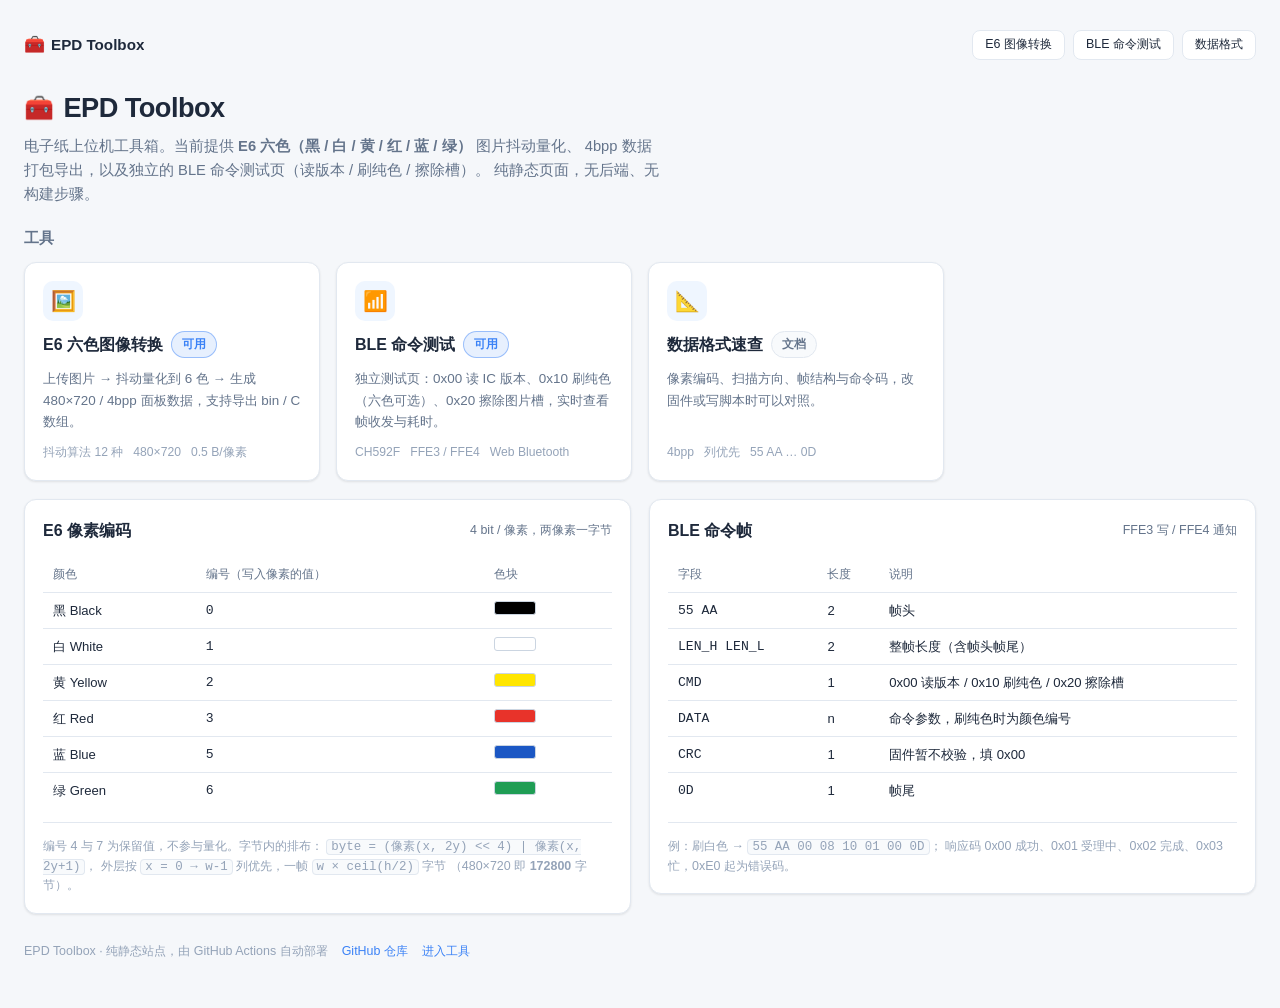
==== index.html @ ec5a0ba1 "feat(home): 首页工具卡指向新的 BLE 命令测试页 - 原「BLE 设备控制」卡片指向 e6-image.html#device 锚点，拆页后该锚点已不存在，   改为直接链接 ble-c" ====
<!DOCTYPE html>
<html lang="zh-CN">
<head>
<meta charset="UTF-8">
<meta name="viewport" content="width=device-width, initial-scale=1.0">
<title>EPD Toolbox · 电子纸调试工具箱</title>
<meta name="description" content="E6 六色电子纸调试工具箱：图片抖动量化、4bpp 数据打包、BLE 设备控制。纯静态页面，可直接部署到 GitHub Pages。">
<meta name="theme-color" content="#f5f7fa" media="(prefers-color-scheme: light)">
<meta name="theme-color" content="#0b1220" media="(prefers-color-scheme: dark)">
<link rel="stylesheet" href="assets/css/app.css">
</head>
<body>
<div class="container">

  <!-- 吸顶工具条：左侧品牌，右侧外链 -->
  <div class="topbar" id="topbar">
    <div class="topbar-left">
      <span class="topbar-title" style="opacity:1;transform:none;max-width:320px;">
        <span class="icon">🧰</span> EPD Toolbox
      </span>
    </div>
    <div class="topbar-right">
      <a class="btn btn-sm" href="e6-image.html">E6 图像转换</a>
      <a class="btn btn-sm" href="ble-console.html">BLE 命令测试</a>
      <a class="btn btn-sm" href="#format">数据格式</a>
    </div>
  </div>

  <header class="page-head">
    <h1><span class="icon">🧰</span> EPD Toolbox</h1>
    <p>
      电子纸上位机工具箱。当前提供 <b>E6 六色（黑 / 白 / 黄 / 红 / 蓝 / 绿）</b> 图片抖动量化、
      4bpp 数据打包导出，以及独立的 BLE 命令测试页（读版本 / 刷纯色 / 擦除槽）。
      纯静态页面，无后端、无构建步骤。
    </p>
  </header>

  <!-- ======================= 链接区：工具入口 ======================= -->
  <h2 id="tools" style="font-size:.95rem;font-weight:600;color:var(--text-muted);margin:4px 0 12px;">工具</h2>
  <div class="grid-3">

    <a class="tool-card" href="e6-image.html">
      <div class="tool-icon">🖼️</div>
      <h3>E6 六色图像转换 <span class="badge ready">可用</span></h3>
      <p>上传图片 → 抖动量化到 6 色 → 生成 480×720 / 4bpp 面板数据，支持导出 bin / C 数组。</p>
      <div class="tool-meta"><span>抖动算法 12 种</span><span>480×720</span><span>0.5 B/像素</span></div>
    </a>

    <a class="tool-card" href="ble-console.html">
      <div class="tool-icon">📶</div>
      <h3>BLE 命令测试 <span class="badge ready">可用</span></h3>
      <p>独立测试页：0x00 读 IC 版本、0x10 刷纯色（六色可选）、0x20 擦除图片槽，实时查看帧收发与耗时。</p>
      <div class="tool-meta"><span>CH592F</span><span>FFE3 / FFE4</span><span>Web Bluetooth</span></div>
    </a>

    <a class="tool-card" href="#format">
      <div class="tool-icon">📐</div>
      <h3>数据格式速查 <span class="badge off">文档</span></h3>
      <p>像素编码、扫描方向、帧结构与命令码，改固件或写脚本时可以对照。</p>
      <div class="tool-meta"><span>4bpp</span><span>列优先</span><span>55 AA … 0D</span></div>
    </a>

  </div>

  <!-- ======================= 格式速查 ======================= -->
  <div class="grid-2" style="margin-top:18px;">
    <section class="card" id="format">
      <div class="card-title"><span>E6 像素编码</span><span class="sub">4 bit / 像素，两像素一字节</span></div>
      <div class="table-wrap">
        <table class="spec">
          <thead><tr><th>颜色</th><th>编号（写入像素的值）</th><th>色块</th></tr></thead>
          <tbody>
            <tr><td>黑 Black</td><td class="mono">0</td><td><span style="display:inline-block;width:42px;height:14px;border-radius:3px;border:1px solid #cbd5e1;background:#000"></span></td></tr>
            <tr><td>白 White</td><td class="mono">1</td><td><span style="display:inline-block;width:42px;height:14px;border-radius:3px;border:1px solid #cbd5e1;background:#fff"></span></td></tr>
            <tr><td>黄 Yellow</td><td class="mono">2</td><td><span style="display:inline-block;width:42px;height:14px;border-radius:3px;border:1px solid #cbd5e1;background:#ffe600"></span></td></tr>
            <tr><td>红 Red</td><td class="mono">3</td><td><span style="display:inline-block;width:42px;height:14px;border-radius:3px;border:1px solid #cbd5e1;background:#e8332a"></span></td></tr>
            <tr><td>蓝 Blue</td><td class="mono">5</td><td><span style="display:inline-block;width:42px;height:14px;border-radius:3px;border:1px solid #cbd5e1;background:#1b57c4"></span></td></tr>
            <tr><td>绿 Green</td><td class="mono">6</td><td><span style="display:inline-block;width:42px;height:14px;border-radius:3px;border:1px solid #cbd5e1;background:#1f9d55"></span></td></tr>
          </tbody>
        </table>
      </div>
      <div class="divider"></div>
      <div class="hint">
        编号 4 与 7 为保留值，不参与量化。字节内的排布：
        <code>byte = (像素(x, 2y) &lt;&lt; 4) | 像素(x, 2y+1)</code>，
        外层按 <code>x = 0 → w-1</code> 列优先，一帧 <code>w × ceil(h/2)</code> 字节
        （480×720 即 <b>172800</b> 字节）。
      </div>
    </section>

    <section class="card">
      <div class="card-title"><span>BLE 命令帧</span><span class="sub">FFE3 写 / FFE4 通知</span></div>
      <div class="table-wrap">
        <table class="spec">
          <thead><tr><th>字段</th><th>长度</th><th>说明</th></tr></thead>
          <tbody>
            <tr><td class="mono">55 AA</td><td>2</td><td>帧头</td></tr>
            <tr><td class="mono">LEN_H LEN_L</td><td>2</td><td>整帧长度（含帧头帧尾）</td></tr>
            <tr><td class="mono">CMD</td><td>1</td><td>0x00 读版本 / 0x10 刷纯色 / 0x20 擦除槽</td></tr>
            <tr><td class="mono">DATA</td><td>n</td><td>命令参数，刷纯色时为颜色编号</td></tr>
            <tr><td class="mono">CRC</td><td>1</td><td>固件暂不校验，填 0x00</td></tr>
            <tr><td class="mono">0D</td><td>1</td><td>帧尾</td></tr>
          </tbody>
        </table>
      </div>
      <div class="divider"></div>
      <div class="hint">
        例：刷白色 → <code class="mono">55 AA 00 08 10 01 00 0D</code>；
        响应码 0x00 成功、0x01 受理中、0x02 完成、0x03 忙，0xE0 起为错误码。
      </div>
    </section>
  </div>

  <footer class="page-foot">
    <span>EPD Toolbox · 纯静态站点，由 GitHub Actions 自动部署</span>
    <a href="https://github.com/" target="_blank" rel="noopener">GitHub 仓库</a>
    <a href="e6-image.html">进入工具</a>
  </footer>
</div>

<script>
  // 吸顶条滚动后收起标题 + 毛玻璃
  (function () {
    const bar = document.getElementById('topbar');
    const onScroll = () => bar.classList.toggle('scrolled', window.scrollY > 8);
    window.addEventListener('scroll', onScroll, { passive: true });
    onScroll();
  })();
</script>
</body>
</html>
---- assets/css/app.css ----
/* ==========================================================================
   EPD Toolbox — 统一设计系统
   风格参考：JNC_tools.html / JNA_Plus_Tool.html
   要点：吸顶毛玻璃工具条、卡片分区、轻量描边按钮、跟随系统暗色
   ========================================================================== */

* { margin: 0; padding: 0; box-sizing: border-box; }

:root {
  --bg: #f5f7fa;
  --surface: #ffffff;
  --surface-2: #f8fafc;
  --border: #e2e8f0;
  --border-strong: #cbd5e1;
  --text: #1e293b;
  --text-muted: #64748b;
  --text-light: #94a3b8;
  --accent: #3b82f6;
  --accent-hover: #2563eb;
  --accent-soft: #eff6ff;
  --danger: #ef4444;
  --success: #10b981;
  --warn: #f59e0b;
  --shadow: 0 1px 3px rgba(0, 0, 0, .06), 0 1px 2px rgba(0, 0, 0, .04);
  --shadow-lg: 0 10px 30px rgba(15, 23, 42, .08);
  --radius: 12px;
  --log-bg: #0f172a;
  --log-text: #cbd5e1;
  --topbar-scrolled-bg: rgba(245, 247, 250, .88);

  /* E6 六色（用于色块/图例） */
  --e6-black: #000000;
  --e6-white: #ffffff;
  --e6-yellow: #ffe600;
  --e6-red: #e8332a;
  --e6-blue: #1b57c4;
  --e6-green: #1f9d55;
}

@media (prefers-color-scheme: dark) {
  :root {
    --bg: #0b1220;
    --surface: #141d2e;
    --surface-2: #1a2436;
    --border: #2a364b;
    --border-strong: #3a4a63;
    --text: #e6edf7;
    --text-muted: #93a4bd;
    --text-light: #6f819c;
    --accent: #60a5fa;
    --accent-hover: #93c5fd;
    --accent-soft: rgba(96, 165, 250, .12);
    --shadow: 0 1px 3px rgba(0, 0, 0, .5);
    --shadow-lg: 0 10px 30px rgba(0, 0, 0, .55);
    --log-bg: #060c16;
    --log-text: #b7c6dc;
    --topbar-scrolled-bg: rgba(20, 29, 46, .88);
  }
}

body {
  font-family: -apple-system, BlinkMacSystemFont, "Segoe UI", Roboto, "Helvetica Neue", Arial,
    "PingFang SC", "Microsoft YaHei", sans-serif;
  background: var(--bg);
  color: var(--text);
  min-height: 100vh;
  padding: 20px 24px 48px;
  line-height: 1.6;
  -webkit-font-smoothing: antialiased;
}

.container { max-width: 1280px; margin: 0 auto; }
a { color: var(--accent); text-decoration: none; }
a:hover { text-decoration: underline; }
code, kbd, pre { font-family: "Cascadia Mono", "JetBrains Mono", Consolas, monospace; }

/* --------------------------------------------------------------------------
   吸顶工具条：默认透明，滚动后毛玻璃 + 收起标题
   -------------------------------------------------------------------------- */
.topbar {
  position: sticky;
  top: 0;
  z-index: 70;
  display: flex;
  align-items: center;
  justify-content: space-between;
  gap: 10px 12px;
  flex-wrap: wrap;
  padding: 10px 0;
  margin: 0 0 16px;
  background: transparent;
  transition: background .3s ease, box-shadow .3s ease, padding .3s ease,
    margin .3s ease, border-radius .3s ease;
}

.topbar.scrolled {
  background: var(--topbar-scrolled-bg);
  -webkit-backdrop-filter: blur(10px);
  backdrop-filter: blur(10px);
  box-shadow: 0 1px 0 rgba(15, 23, 42, .08);
  padding: 8px 14px;
  margin: 0 -14px 16px;
  border-radius: 12px;
}

@media (prefers-color-scheme: dark) {
  .topbar.scrolled { box-shadow: 0 1px 0 rgba(0, 0, 0, .5); }
}

.topbar-left { display: flex; align-items: center; gap: 12px; min-width: 0; flex: 1 1 auto; }

.nav-back {
  display: inline-flex;
  align-items: center;
  gap: 6px;
  color: var(--text-muted);
  font-size: .875rem;
  text-decoration: none;
  transition: color .2s;
  flex: none;
}
.nav-back:hover { color: var(--accent); text-decoration: none; }

.topbar-title {
  display: inline-flex;
  align-items: center;
  gap: 6px;
  font-size: .95rem;
  font-weight: 600;
  color: var(--text);
  white-space: nowrap;
  opacity: 0;
  transform: translateX(-10px);
  max-width: 0;
  overflow: hidden;
  transition: opacity .3s ease, transform .3s ease, max-width .35s ease;
}
.topbar.scrolled .topbar-title { opacity: 1; transform: translateX(0); max-width: 300px; }
.topbar-title .icon { font-size: 1.05rem; }

.topbar-right {
  display: flex;
  align-items: center;
  gap: 8px;
  flex-shrink: 0;
  margin-left: auto;
  flex-wrap: wrap;
  justify-content: flex-end;
}

/* 顶栏连接状态：默认隐藏（下方已有一行完整状态），滚动后标题收起时再出现 */
#bleStatusTop { display: none; }
.topbar.scrolled #bleStatusTop { display: inline-flex; }

@media (max-width: 640px) {
  body { padding: 12px 14px 32px; }
}

/* --------------------------------------------------------------------------
   页头
   -------------------------------------------------------------------------- */
header.page-head { margin: 4px 0 20px; }
header.page-head h1 {
  font-size: 1.7rem;
  font-weight: 700;
  letter-spacing: -.02em;
  display: flex;
  align-items: center;
  gap: 10px;
}
header.page-head h1 .icon { font-size: 1.5rem; }
header.page-head p { color: var(--text-muted); margin-top: 6px; font-size: .92rem; max-width: 78ch; }

/* --------------------------------------------------------------------------
   按钮
   -------------------------------------------------------------------------- */
.btn {
  padding: 7px 16px;
  border-radius: 8px;
  border: 1.5px solid var(--border);
  background: var(--surface);
  color: var(--text);
  font-size: .85rem;
  font-weight: 500;
  font-family: inherit;
  cursor: pointer;
  transition: all .2s;
  display: inline-flex;
  align-items: center;
  justify-content: center;
  gap: 6px;
  white-space: nowrap;
}
.btn:hover { border-color: var(--accent); color: var(--accent); }
.btn:disabled, .btn[aria-disabled="true"] { opacity: .45; cursor: not-allowed; }
.btn:disabled:hover { border-color: var(--border); color: var(--text); }
.btn:focus-visible { outline: 2px solid var(--accent); outline-offset: 2px; }

.btn-primary { background: var(--accent); border-color: var(--accent); color: #fff; }
.btn-primary:hover { background: var(--accent-hover); border-color: var(--accent-hover); color: #fff; }
.btn-danger { background: var(--danger); border-color: var(--danger); color: #fff; }
.btn-danger:hover { background: #dc2626; border-color: #dc2626; color: #fff; }
.btn-warn { background: var(--warn); border-color: var(--warn); color: #fff; }
.btn-warn:hover { background: #d97706; border-color: #d97706; color: #fff; }
.btn-sm { padding: 4px 12px; font-size: .78rem; }
.btn-block { width: 100%; }

/* --------------------------------------------------------------------------
   卡片
   -------------------------------------------------------------------------- */
.card {
  background: var(--surface);
  border: 1px solid var(--border);
  border-radius: var(--radius);
  box-shadow: var(--shadow);
  padding: 18px;
  min-width: 0;
}
.card-title {
  font-size: 1rem;
  font-weight: 600;
  margin-bottom: 14px;
  display: flex;
  align-items: center;
  justify-content: space-between;
  flex-wrap: wrap;
  gap: 10px;
}
.card-title .sub { font-size: .78rem; font-weight: 400; color: var(--text-muted); }

.card.collapsible > .card-title { cursor: pointer; user-select: none; }
.card.collapsible.collapsed > *:not(.card-title) { display: none !important; }

/* --------------------------------------------------------------------------
   布局
   -------------------------------------------------------------------------- */
.grid-2 { display: grid; grid-template-columns: minmax(0, 1fr) minmax(0, 1fr); gap: 18px; align-items: start; }
.grid-3 { display: grid; grid-template-columns: repeat(auto-fill, minmax(260px, 1fr)); gap: 16px; }
.col { display: flex; flex-direction: column; gap: 18px; min-width: 0; }
@media (max-width: 980px) {
  .grid-2 { grid-template-columns: minmax(0, 1fr); }
}

/* --------------------------------------------------------------------------
   表单
   -------------------------------------------------------------------------- */
.form-row { display: flex; gap: 12px; flex-wrap: wrap; }
.form-group { display: flex; flex-direction: column; gap: 6px; flex: 1 1 140px; min-width: 0; }
/* 与 form-group 里的 input 同高：让徽章/提示文字和输入框基线对齐，而不是贴到 label 上 */
.control-line { display: flex; align-items: center; gap: 8px; min-height: 38px; flex-wrap: wrap; }
label { font-size: .8rem; font-weight: 500; color: var(--text-muted); }
input[type="text"], input[type="number"], select {
  width: 100%;
  padding: 7px 10px;
  border-radius: 8px;
  border: 1.5px solid var(--border);
  background: var(--surface);
  color: var(--text);
  font-size: .85rem;
  font-family: inherit;
  transition: border-color .2s, box-shadow .2s;
}
input:focus, select:focus {
  outline: none;
  border-color: var(--accent);
  box-shadow: 0 0 0 3px var(--accent-soft);
}
input[type="file"] { display: none; }

input[type="range"] { width: 100%; accent-color: var(--accent); }
.range-row { display: flex; align-items: center; gap: 8px; }
.range-value { font-size: .78rem; color: var(--text-muted); min-width: 44px; text-align: right; font-variant-numeric: tabular-nums; }

.check-row { display: flex; align-items: center; gap: 8px; font-size: .82rem; color: var(--text-muted); }
.check-row input[type="checkbox"] { width: 15px; height: 15px; accent-color: var(--accent); }

/* 分段选择器 */
.segmented { display: inline-flex; border: 1.5px solid var(--border); border-radius: 8px; overflow: hidden; }
.segmented button {
  border: none;
  background: transparent;
  color: var(--text-muted);
  font-size: .8rem;
  font-family: inherit;
  padding: 6px 12px;
  cursor: pointer;
  transition: background .2s, color .2s;
}
.segmented button + button { border-left: 1px solid var(--border); }
.segmented button.active { background: var(--accent); color: #fff; }

/* --------------------------------------------------------------------------
   徽章 / 提示条
   -------------------------------------------------------------------------- */
.badge {
  display: inline-flex;
  align-items: center;
  gap: 6px;
  padding: 3px 10px;
  border-radius: 999px;
  font-size: .74rem;
  font-weight: 600;
  border: 1px solid var(--border);
  background: var(--surface-2);
  color: var(--text-muted);
  white-space: nowrap;
}
.badge.ok { background: rgba(16, 185, 129, .12); border-color: rgba(16, 185, 129, .5); color: #059669; }
.badge.off { background: var(--surface-2); color: var(--text-muted); }
.badge.ready { background: rgba(59, 130, 246, .12); border-color: rgba(59, 130, 246, .45); color: var(--accent); }
@media (prefers-color-scheme: dark) {
  .badge.ok { color: #34d399; }
}

.notice {
  display: flex;
  align-items: center;
  gap: 10px;
  flex-wrap: wrap;
  padding: 10px 14px;
  border-radius: 10px;
  font-size: .85rem;
  margin-bottom: 16px;
  border: 1px solid rgba(245, 158, 11, .45);
  background: rgba(245, 158, 11, .1);
  color: var(--text);
}
.notice[hidden] { display: none; }
.notice.error { border-color: rgba(239, 68, 68, .45); background: rgba(239, 68, 68, .1); }
.notice.info { border-color: rgba(59, 130, 246, .4); background: rgba(59, 130, 246, .08); }

/* --------------------------------------------------------------------------
   工具卡片（首页）
   -------------------------------------------------------------------------- */
.tool-card {
  display: flex;
  flex-direction: column;
  gap: 10px;
  padding: 18px;
  background: var(--surface);
  border: 1px solid var(--border);
  border-radius: var(--radius);
  box-shadow: var(--shadow);
  color: var(--text);
  transition: transform .18s ease, border-color .18s ease, box-shadow .18s ease;
}
a.tool-card:hover {
  text-decoration: none;
  transform: translateY(-2px);
  border-color: var(--accent);
  box-shadow: var(--shadow-lg);
}
.tool-card .tool-icon {
  width: 40px;
  height: 40px;
  border-radius: 10px;
  display: flex;
  align-items: center;
  justify-content: center;
  font-size: 1.25rem;
  background: var(--accent-soft);
}
.tool-card h3 { font-size: 1rem; font-weight: 600; display: flex; align-items: center; gap: 8px; flex-wrap: wrap; }
.tool-card p { font-size: .84rem; color: var(--text-muted); flex: 1; }
.tool-card .tool-meta { font-size: .76rem; color: var(--text-light); display: flex; gap: 10px; flex-wrap: wrap; }

/* --------------------------------------------------------------------------
   拖拽上传区
   -------------------------------------------------------------------------- */
.dropzone {
  border: 2px dashed var(--border-strong);
  border-radius: 10px;
  padding: 26px 16px;
  text-align: center;
  color: var(--text-muted);
  font-size: .86rem;
  background: var(--surface-2);
  cursor: pointer;
  transition: border-color .2s, background .2s, color .2s;
}
.dropzone:hover, .dropzone.dragover {
  border-color: var(--accent);
  background: var(--accent-soft);
  color: var(--accent);
}
.dropzone strong { color: var(--text); }
.dropzone.dragover strong { color: var(--accent); }

/* --------------------------------------------------------------------------
   预览
   -------------------------------------------------------------------------- */
.preview-wrap {
  border: 1px solid var(--border);
  border-radius: 10px;
  background:
    repeating-conic-gradient(rgba(120, 130, 150, .08) 0% 25%, transparent 0% 50%) 50% / 16px 16px,
    var(--surface-2);
  overflow: auto;
  max-height: 520px;
  padding: 8px;
}
.preview-wrap canvas {
  display: block;
  image-rendering: pixelated;
  image-rendering: crisp-edges;
  margin: 0 auto;
  background: #fff;
  box-shadow: 0 1px 4px rgba(0, 0, 0, .15);
}
.preview-label { font-size: .78rem; color: var(--text-muted); margin-bottom: 6px; }
.preview-empty {
  color: var(--text-light);
  font-size: .84rem;
  text-align: center;
  padding: 40px 12px;
}

/* 颜色统计 */
.color-stats { display: flex; flex-direction: column; gap: 6px; margin-top: 4px; }
.color-stat-row { display: grid; grid-template-columns: 14px 44px 1fr 76px; align-items: center; gap: 8px; font-size: .78rem; }
.color-stat-dot { width: 12px; height: 12px; border-radius: 3px; border: 1px solid rgba(0, 0, 0, .18); }
.color-stat-bar { height: 8px; border-radius: 4px; background: var(--surface-2); overflow: hidden; }
.color-stat-bar > i { display: block; height: 100%; border-radius: 4px; }
.color-stat-num { text-align: right; color: var(--text-muted); font-variant-numeric: tabular-nums; }

/* --------------------------------------------------------------------------
   命令测试页：颜色按钮 / 发送帧 / 结果区
   -------------------------------------------------------------------------- */
.cmd-grid { display: grid; grid-template-columns: repeat(auto-fill, minmax(148px, 1fr)); gap: 10px; }

.color-btn {
  display: flex;
  align-items: center;
  gap: 10px;
  padding: 9px 12px;
  border-radius: 10px;
  border: 1.5px solid var(--border);
  background: var(--surface);
  color: var(--text);
  font-family: inherit;
  font-size: .85rem;
  text-align: left;
  cursor: pointer;
  transition: border-color .18s, transform .18s, box-shadow .18s, background .18s;
}
.color-btn:hover:not(:disabled) { border-color: var(--accent); transform: translateY(-1px); box-shadow: var(--shadow); }
.color-btn:disabled { opacity: .45; cursor: not-allowed; }
.color-btn.selected { border-color: var(--accent); background: var(--accent-soft); }
.color-btn .color-chip { width: 26px; height: 26px; border-radius: 7px; border: 1px solid rgba(0, 0, 0, .18); flex: none; }
.color-btn .meta { display: flex; flex-direction: column; line-height: 1.3; min-width: 0; }
.color-btn .meta b { font-weight: 600; }
.color-btn .meta span { font-size: .72rem; color: var(--text-muted); }

.frame-line { font-size: .78rem; color: var(--text-muted); margin-top: 12px; }
.frame-line code { color: var(--text); letter-spacing: .3px; }

.result-box {
  margin-top: 8px;
  padding: 10px 12px;
  min-height: 44px;
  border-radius: 8px;
  border: 1px solid var(--border);
  background: var(--surface-2);
  font-size: .8rem;
  line-height: 1.5;
  white-space: pre-wrap;
  word-break: break-all;
}

/* --------------------------------------------------------------------------
   数据输出
   -------------------------------------------------------------------------- */
.data-meta { display: flex; gap: 8px; flex-wrap: wrap; margin-bottom: 10px; }
.kv { font-size: .78rem; color: var(--text-muted); }
.kv b { color: var(--text); font-weight: 600; font-variant-numeric: tabular-nums; }

.code-box {
  width: 100%;
  min-height: 96px;
  max-height: 220px;
  resize: vertical;
  padding: 10px 12px;
  border-radius: 8px;
  border: 1px solid var(--border);
  background: var(--surface-2);
  color: var(--text);
  font-family: "Cascadia Mono", "JetBrains Mono", Consolas, monospace;
  font-size: .76rem;
  line-height: 1.5;
  overflow: auto;
  white-space: pre;
}

/* --------------------------------------------------------------------------
   日志
   -------------------------------------------------------------------------- */
.log-box {
  background: var(--log-bg);
  color: var(--log-text);
  border-radius: 10px;
  padding: 10px 12px;
  height: 200px;
  overflow: auto;
  font-family: "Cascadia Mono", "JetBrains Mono", Consolas, monospace;
  font-size: .76rem;
  line-height: 1.65;
  border: 1px solid #1f2b40;
}
.log-line { display: flex; gap: 8px; }
.log-time { color: #64748b; flex: none; }
.log-line.tx .log-msg { color: #7dd3fc; }
.log-line.rx .log-msg { color: #86efac; }
.log-line.err .log-msg { color: #fca5a5; }
.log-line.ok .log-msg { color: #6ee7b7; }
.log-line.sys .log-msg { color: #cbd5e1; }

/* --------------------------------------------------------------------------
   其它
   -------------------------------------------------------------------------- */
.hint { font-size: .78rem; color: var(--text-light); line-height: 1.5; }
.hint code { background: var(--surface-2); border: 1px solid var(--border); border-radius: 4px; padding: 0 4px; }
.divider { height: 1px; background: var(--border); margin: 14px 0; }
.stack { display: flex; flex-direction: column; gap: 12px; }
.row { display: flex; align-items: center; gap: 10px; flex-wrap: wrap; }
.spacer { flex: 1; }
.mono { font-family: "Cascadia Mono", "JetBrains Mono", Consolas, monospace; }

table.spec { width: 100%; border-collapse: collapse; font-size: .82rem; }
table.spec th, table.spec td { text-align: left; padding: 7px 10px; border-bottom: 1px solid var(--border); }
table.spec th { color: var(--text-muted); font-weight: 500; font-size: .78rem; }
table.spec tr:last-child td { border-bottom: none; }
/* 窄屏下表格可横向滚动，不撑破卡片 */
.table-wrap { overflow-x: auto; -webkit-overflow-scrolling: touch; }

/* 页脚 */
footer.page-foot { margin-top: 28px; font-size: .78rem; color: var(--text-light); display: flex; gap: 14px; flex-wrap: wrap; }

/* --------------------------------------------------------------------------
   移动端适配（≤ 640px）
   要点：单列布局、表单项独占一行、输入字号 ≥16px 防 iOS 聚焦放大、
        预览区限高、顶栏按钮收紧
   -------------------------------------------------------------------------- */
@media (max-width: 640px) {
  header.page-head { margin: 0 0 14px; }
  header.page-head h1 { font-size: 1.35rem; gap: 8px; }
  header.page-head h1 .icon { font-size: 1.2rem; }
  header.page-head p { font-size: .85rem; }

  .card { padding: 14px; border-radius: 10px; }
  .card-title { font-size: .95rem; margin-bottom: 12px; }
  .col, .grid-2, .grid-3 { gap: 14px; }

  .form-row { gap: 10px; }
  .form-group { flex: 1 1 100%; }

  /* iOS 对字号小于 16px 的输入框会在聚焦时自动放大整页 */
  input[type="text"], input[type="number"], select { font-size: 16px; }

  .topbar { padding: 8px 0; }
  .topbar.scrolled { padding: 8px 10px; margin: 0 -10px 12px; }
  /* 顶栏按钮在手机上收成图标，避免「返回 + 状态 + 两个按钮」被迫换行占两行高度 */
  .topbar-right { width: auto; margin-left: auto; justify-content: flex-end; gap: 6px; }
  .topbar-right .btn { padding: 6px 9px; font-size: .78rem; }
  .topbar-right .btn-label { display: none; }
  .topbar-title { font-size: .9rem; }

  .preview-wrap { max-height: 60vh; padding: 6px; }
  .log-box { height: 180px; }
  .code-box { min-height: 84px; }
  .btn { padding: 7px 12px; }

  .cmd-grid { grid-template-columns: repeat(auto-fill, minmax(132px, 1fr)); }
  .color-btn { padding: 8px 10px; font-size: .8rem; }
  .color-stat-row { grid-template-columns: 12px 36px 1fr 64px; gap: 6px; font-size: .74rem; }

  .tool-card { padding: 14px; }
  footer.page-foot { font-size: .72rem; gap: 10px; }
}

@media (max-width: 420px) {
  .segmented button { padding: 6px 9px; }
  .data-meta { gap: 6px; }
  .btn-sm { padding: 5px 9px; }
}
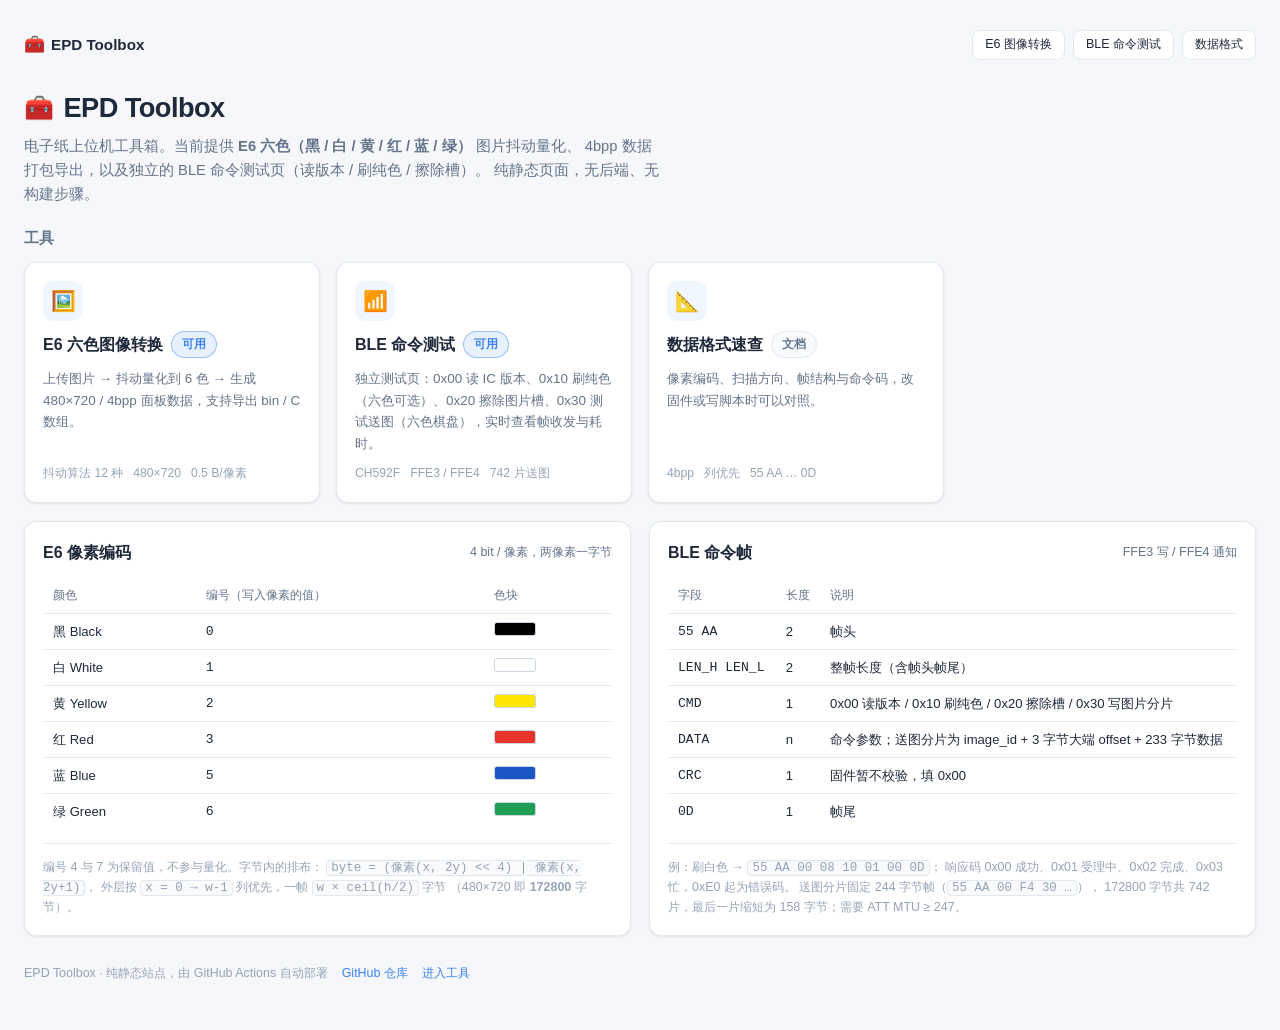
==== commit ccf50d27: "docs: 补充 0x30 送图协议、页面入口与约定备忘录 - README：命令表加 0x30，写清送图流程（先擦后写、233 字节分片、742 片、   最后一片 158 字节）、MTU ≥ 24" ====
--- a/index.html
+++ b/index.html
@@ -49,8 +49,8 @@
     <a class="tool-card" href="ble-console.html">
       <div class="tool-icon">📶</div>
       <h3>BLE 命令测试 <span class="badge ready">可用</span></h3>
-      <p>独立测试页：0x00 读 IC 版本、0x10 刷纯色（六色可选）、0x20 擦除图片槽，实时查看帧收发与耗时。</p>
-      <div class="tool-meta"><span>CH592F</span><span>FFE3 / FFE4</span><span>Web Bluetooth</span></div>
+      <p>独立测试页：0x00 读 IC 版本、0x10 刷纯色（六色可选）、0x20 擦除图片槽、0x30 测试送图（六色棋盘），实时查看帧收发与耗时。</p>
+      <div class="tool-meta"><span>CH592F</span><span>FFE3 / FFE4</span><span>742 片送图</span></div>
     </a>
 
     <a class="tool-card" href="#format">
@@ -96,8 +96,8 @@
           <tbody>
             <tr><td class="mono">55 AA</td><td>2</td><td>帧头</td></tr>
             <tr><td class="mono">LEN_H LEN_L</td><td>2</td><td>整帧长度（含帧头帧尾）</td></tr>
-            <tr><td class="mono">CMD</td><td>1</td><td>0x00 读版本 / 0x10 刷纯色 / 0x20 擦除槽</td></tr>
-            <tr><td class="mono">DATA</td><td>n</td><td>命令参数，刷纯色时为颜色编号</td></tr>
+            <tr><td class="mono">CMD</td><td>1</td><td>0x00 读版本 / 0x10 刷纯色 / 0x20 擦除槽 / 0x30 写图片分片</td></tr>
+            <tr><td class="mono">DATA</td><td>n</td><td>命令参数；送图分片为 image_id + 3 字节大端 offset + 233 字节数据</td></tr>
             <tr><td class="mono">CRC</td><td>1</td><td>固件暂不校验，填 0x00</td></tr>
             <tr><td class="mono">0D</td><td>1</td><td>帧尾</td></tr>
           </tbody>
@@ -107,6 +107,8 @@
       <div class="hint">
         例：刷白色 → <code class="mono">55 AA 00 08 10 01 00 0D</code>；
         响应码 0x00 成功、0x01 受理中、0x02 完成、0x03 忙，0xE0 起为错误码。
+        送图分片固定 244 字节帧（<code class="mono">55 AA 00 F4 30 …</code>），
+        172800 字节共 742 片，最后一片缩短为 158 字节；需要 ATT MTU ≥ 247。
       </div>
     </section>
   </div>
--- a/assets/css/app.css
+++ b/assets/css/app.css
@@ -467,6 +467,23 @@
   word-break: break-all;
 }
 
+/* 送图进度条 */
+.progress {
+  height: 8px;
+  border-radius: 5px;
+  background: var(--surface-2);
+  border: 1px solid var(--border);
+  overflow: hidden;
+}
+.progress > i {
+  display: block;
+  height: 100%;
+  width: 0;
+  border-radius: 5px;
+  background: var(--accent);
+  transition: width .18s linear;
+}
+
 /* --------------------------------------------------------------------------
    数据输出
    -------------------------------------------------------------------------- */
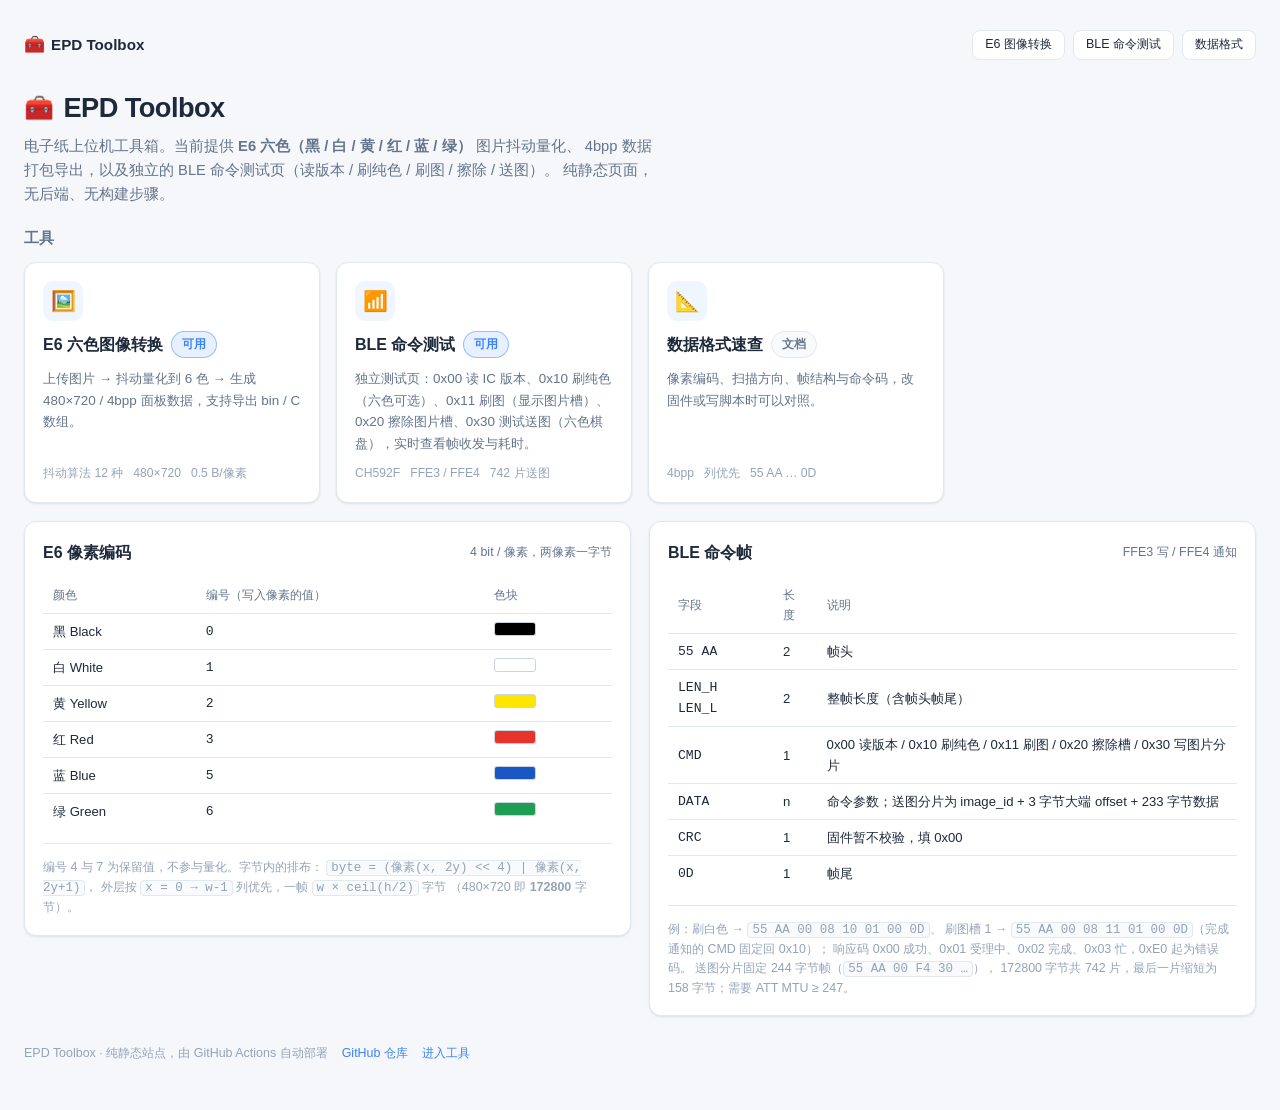
==== commit bc99314a: "docs: 补充 0x11 刷图命令与完成帧 CMD 约定 README 和格式速查页之前还写着「固件暂无刷图命令，写完只落盘不显示」，已过时， 这次按固件实际行为补齐。  改动内容： - READM" ====
--- a/index.html
+++ b/index.html
@@ -30,7 +30,7 @@
     <h1><span class="icon">🧰</span> EPD Toolbox</h1>
     <p>
       电子纸上位机工具箱。当前提供 <b>E6 六色（黑 / 白 / 黄 / 红 / 蓝 / 绿）</b> 图片抖动量化、
-      4bpp 数据打包导出，以及独立的 BLE 命令测试页（读版本 / 刷纯色 / 擦除槽）。
+      4bpp 数据打包导出，以及独立的 BLE 命令测试页（读版本 / 刷纯色 / 刷图 / 擦除 / 送图）。
       纯静态页面，无后端、无构建步骤。
     </p>
   </header>
@@ -49,7 +49,7 @@
     <a class="tool-card" href="ble-console.html">
       <div class="tool-icon">📶</div>
       <h3>BLE 命令测试 <span class="badge ready">可用</span></h3>
-      <p>独立测试页：0x00 读 IC 版本、0x10 刷纯色（六色可选）、0x20 擦除图片槽、0x30 测试送图（六色棋盘），实时查看帧收发与耗时。</p>
+      <p>独立测试页：0x00 读 IC 版本、0x10 刷纯色（六色可选）、0x11 刷图（显示图片槽）、0x20 擦除图片槽、0x30 测试送图（六色棋盘），实时查看帧收发与耗时。</p>
       <div class="tool-meta"><span>CH592F</span><span>FFE3 / FFE4</span><span>742 片送图</span></div>
     </a>
 
@@ -96,7 +96,7 @@
           <tbody>
             <tr><td class="mono">55 AA</td><td>2</td><td>帧头</td></tr>
             <tr><td class="mono">LEN_H LEN_L</td><td>2</td><td>整帧长度（含帧头帧尾）</td></tr>
-            <tr><td class="mono">CMD</td><td>1</td><td>0x00 读版本 / 0x10 刷纯色 / 0x20 擦除槽 / 0x30 写图片分片</td></tr>
+            <tr><td class="mono">CMD</td><td>1</td><td>0x00 读版本 / 0x10 刷纯色 / 0x11 刷图 / 0x20 擦除槽 / 0x30 写图片分片</td></tr>
             <tr><td class="mono">DATA</td><td>n</td><td>命令参数；送图分片为 image_id + 3 字节大端 offset + 233 字节数据</td></tr>
             <tr><td class="mono">CRC</td><td>1</td><td>固件暂不校验，填 0x00</td></tr>
             <tr><td class="mono">0D</td><td>1</td><td>帧尾</td></tr>
@@ -105,7 +105,8 @@
       </div>
       <div class="divider"></div>
       <div class="hint">
-        例：刷白色 → <code class="mono">55 AA 00 08 10 01 00 0D</code>；
+        例：刷白色 → <code class="mono">55 AA 00 08 10 01 00 0D</code>、
+        刷图槽 1 → <code class="mono">55 AA 00 08 11 01 00 0D</code>（完成通知的 CMD 固定回 0x10）；
         响应码 0x00 成功、0x01 受理中、0x02 完成、0x03 忙，0xE0 起为错误码。
         送图分片固定 244 字节帧（<code class="mono">55 AA 00 F4 30 …</code>），
         172800 字节共 742 片，最后一片缩短为 158 字节；需要 ATT MTU ≥ 247。
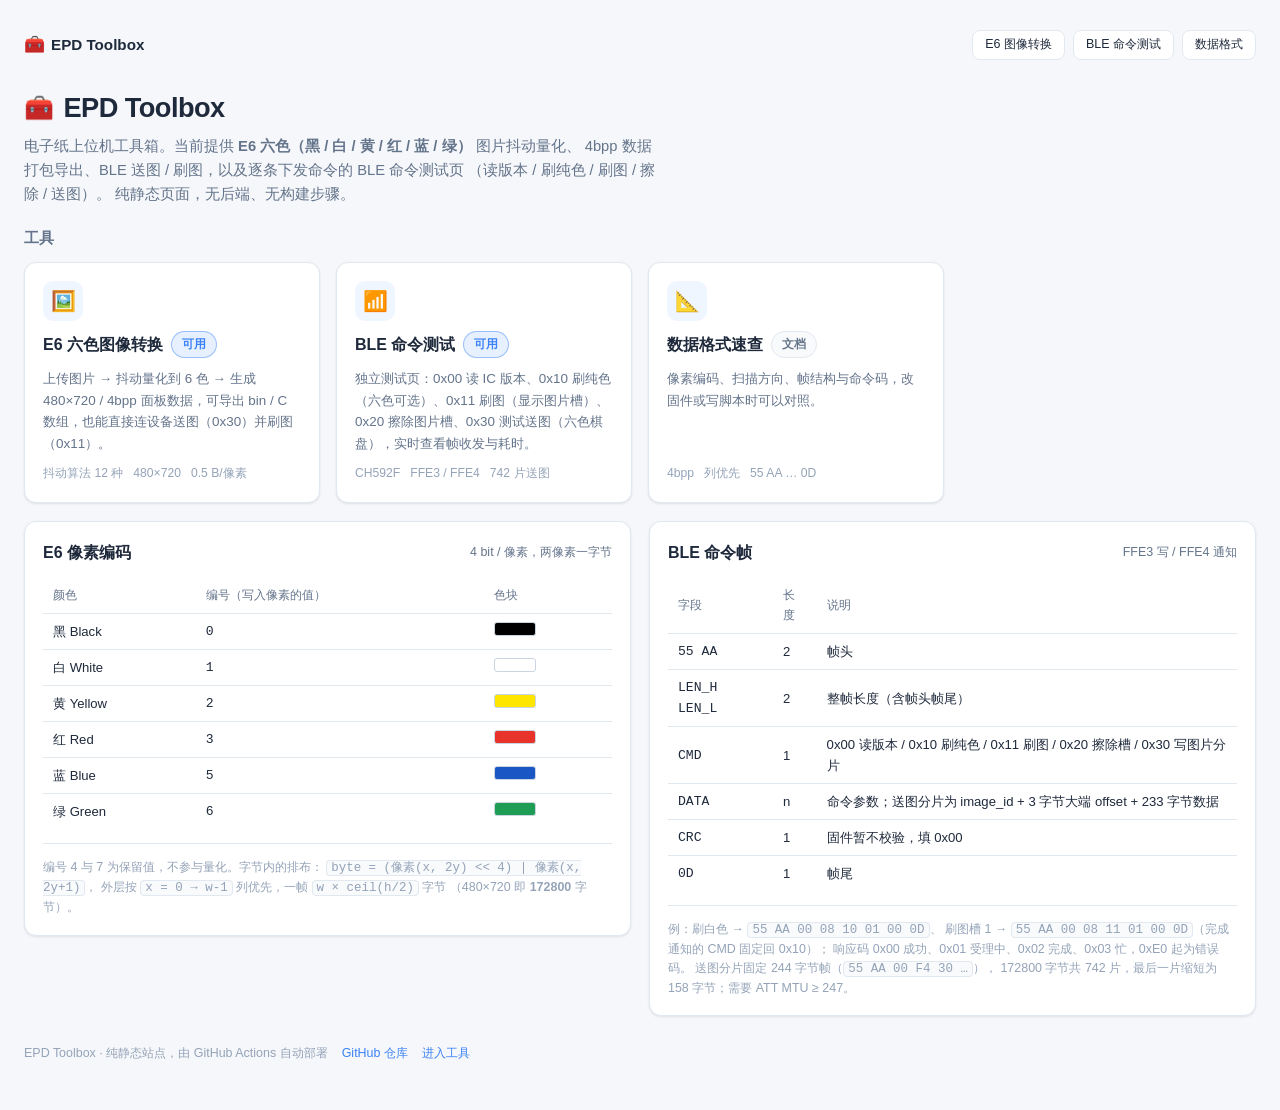
==== commit ca1e2ac7: "docs: 补充图像转换页送图 / 刷图说明 - README 页面表与「图像页已实现」列表补上直接连设备送图（0x30）与刷图（0x11） - 新增一段说明「4 · 送图 / 刷图」卡片：一个槽位下" ====
--- a/index.html
+++ b/index.html
@@ -30,7 +30,8 @@
     <h1><span class="icon">🧰</span> EPD Toolbox</h1>
     <p>
       电子纸上位机工具箱。当前提供 <b>E6 六色（黑 / 白 / 黄 / 红 / 蓝 / 绿）</b> 图片抖动量化、
-      4bpp 数据打包导出，以及独立的 BLE 命令测试页（读版本 / 刷纯色 / 刷图 / 擦除 / 送图）。
+      4bpp 数据打包导出、BLE 送图 / 刷图，以及逐条下发命令的 BLE 命令测试页
+      （读版本 / 刷纯色 / 刷图 / 擦除 / 送图）。
       纯静态页面，无后端、无构建步骤。
     </p>
   </header>
@@ -42,7 +43,7 @@
     <a class="tool-card" href="e6-image.html">
       <div class="tool-icon">🖼️</div>
       <h3>E6 六色图像转换 <span class="badge ready">可用</span></h3>
-      <p>上传图片 → 抖动量化到 6 色 → 生成 480×720 / 4bpp 面板数据，支持导出 bin / C 数组。</p>
+      <p>上传图片 → 抖动量化到 6 色 → 生成 480×720 / 4bpp 面板数据，可导出 bin / C 数组，也能直接连设备送图（0x30）并刷图（0x11）。</p>
       <div class="tool-meta"><span>抖动算法 12 种</span><span>480×720</span><span>0.5 B/像素</span></div>
     </a>
 
--- a/assets/css/app.css
+++ b/assets/css/app.css
@@ -237,6 +237,11 @@
 .grid-2 { display: grid; grid-template-columns: minmax(0, 1fr) minmax(0, 1fr); gap: 18px; align-items: start; }
 .grid-3 { display: grid; grid-template-columns: repeat(auto-fill, minmax(260px, 1fr)); gap: 16px; }
 .col { display: flex; flex-direction: column; gap: 18px; min-width: 0; }
+
+/* 同一行的卡片等高：行内各列拉伸到行高，列内卡片再撑满列高。
+   命令测试页两行命令卡片用它，免得左右两张卡一高一矮。 */
+.grid-2.align-stretch { align-items: stretch; }
+.grid-2.align-stretch > .col > .card { flex: 1 1 auto; }
 @media (max-width: 980px) {
   .grid-2 { grid-template-columns: minmax(0, 1fr); }
 }
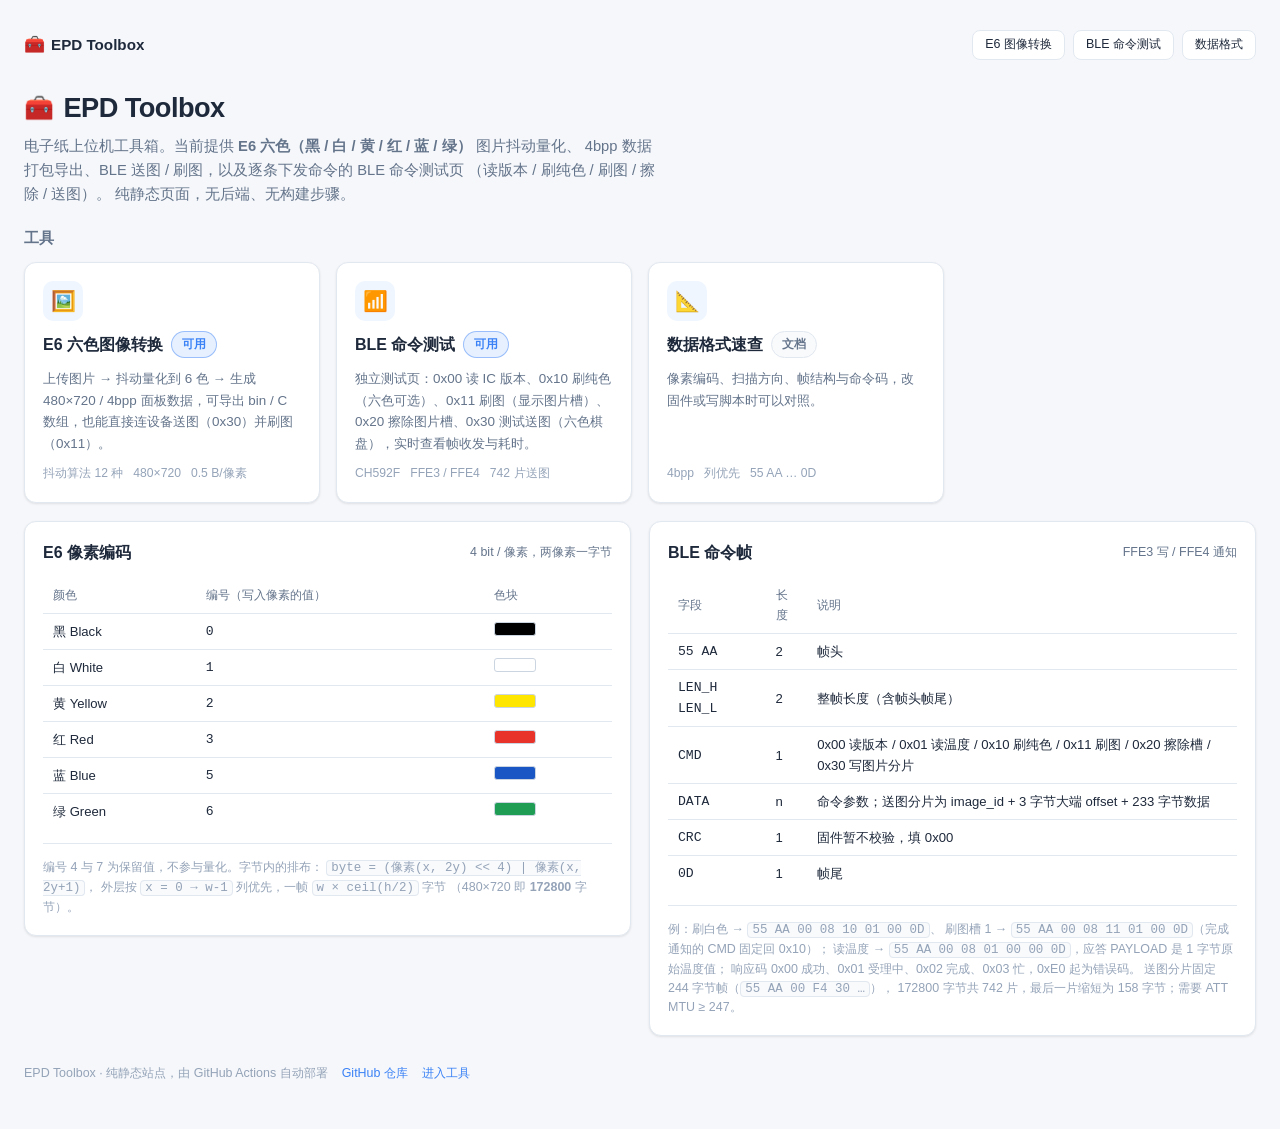
==== commit 1dfc6df5: "docs: 补充 0x01 读温度与 IC 信息卡片的说明 - README 命令表加 0x01，并说明 0x00/0x01 合并在「读取 IC 信息」卡片、   温度换算范围与越界处理；协议表加 0" ====
--- a/index.html
+++ b/index.html
@@ -97,7 +97,7 @@
           <tbody>
             <tr><td class="mono">55 AA</td><td>2</td><td>帧头</td></tr>
             <tr><td class="mono">LEN_H LEN_L</td><td>2</td><td>整帧长度（含帧头帧尾）</td></tr>
-            <tr><td class="mono">CMD</td><td>1</td><td>0x00 读版本 / 0x10 刷纯色 / 0x11 刷图 / 0x20 擦除槽 / 0x30 写图片分片</td></tr>
+            <tr><td class="mono">CMD</td><td>1</td><td>0x00 读版本 / 0x01 读温度 / 0x10 刷纯色 / 0x11 刷图 / 0x20 擦除槽 / 0x30 写图片分片</td></tr>
             <tr><td class="mono">DATA</td><td>n</td><td>命令参数；送图分片为 image_id + 3 字节大端 offset + 233 字节数据</td></tr>
             <tr><td class="mono">CRC</td><td>1</td><td>固件暂不校验，填 0x00</td></tr>
             <tr><td class="mono">0D</td><td>1</td><td>帧尾</td></tr>
@@ -108,6 +108,7 @@
       <div class="hint">
         例：刷白色 → <code class="mono">55 AA 00 08 10 01 00 0D</code>、
         刷图槽 1 → <code class="mono">55 AA 00 08 11 01 00 0D</code>（完成通知的 CMD 固定回 0x10）；
+        读温度 → <code class="mono">55 AA 00 08 01 00 00 0D</code>，应答 PAYLOAD 是 1 字节原始温度值；
         响应码 0x00 成功、0x01 受理中、0x02 完成、0x03 忙，0xE0 起为错误码。
         送图分片固定 244 字节帧（<code class="mono">55 AA 00 F4 30 …</code>），
         172800 字节共 742 片，最后一片缩短为 158 字节；需要 ATT MTU ≥ 247。
--- a/assets/css/app.css
+++ b/assets/css/app.css
@@ -148,9 +148,11 @@
   justify-content: flex-end;
 }
 
-/* 顶栏连接状态：默认隐藏（下方已有一行完整状态），滚动后标题收起时再出现 */
-#bleStatusTop { display: none; }
-.topbar.scrolled #bleStatusTop { display: inline-flex; }
+/* 连接状态徽章里的设备名（e6-image.html / ble-console.html）：放在「已连接」左边，
+   过长省略；窄屏只留状态词，避免徽章把连接按钮挤到第二行 */
+.badge-device { max-width: 140px; overflow: hidden; text-overflow: ellipsis; white-space: nowrap; vertical-align: bottom; }
+.badge-device:not(:empty)::after { content: '·'; opacity: .6; } /* 间距交给 .badge 的 gap */
+@media (max-width: 640px) { .badge-device { display: none; } }
 
 @media (max-width: 640px) {
   body { padding: 12px 14px 32px; }
@@ -170,6 +172,23 @@
 }
 header.page-head h1 .icon { font-size: 1.5rem; }
 header.page-head p { color: var(--text-muted); margin-top: 6px; font-size: .92rem; max-width: 78ch; }
+
+/* 标题右侧的小控件行（如「名称前缀」过滤框）：与 h1 基线对齐，窄屏换行到标题下方 */
+.page-head-row { display: flex; align-items: center; gap: 10px 14px; flex-wrap: wrap; }
+.title-filter { display: inline-flex; align-items: center; gap: 6px; font-size: .8rem; color: var(--text-muted); white-space: nowrap; }
+/* 用 [type="text"] 提高优先级，压过下面的全局 input[type="text"] { width:100% } */
+.title-filter input[type="text"] {
+  width: 104px;
+  padding: 3px 8px;
+  font-size: .8rem;
+  line-height: 1.5;
+  border-radius: 8px;
+}
+.title-filter input[type="text"]:focus { outline: 2px solid var(--accent-soft); border-color: var(--accent); }
+.title-filter input[type="text"]:disabled { opacity: .55; }
+@media (max-width: 640px) {
+  .title-filter { display: none; } /* 窄屏放不下，连接时退回「列出全部设备」 */
+}
 
 /* --------------------------------------------------------------------------
    按钮
@@ -279,6 +298,9 @@
 .check-row { display: flex; align-items: center; gap: 8px; font-size: .82rem; color: var(--text-muted); }
 .check-row input[type="checkbox"] { width: 15px; height: 15px; accent-color: var(--accent); }
 
+/* 槽位下拉：选项只有「槽 0~10」，按内容给窄宽度，不要被 form-group 拉满 */
+select.slot-select { width: 104px; }
+
 /* 分段选择器 */
 .segmented { display: inline-flex; border: 1.5px solid var(--border); border-radius: 8px; overflow: hidden; }
 .segmented button {
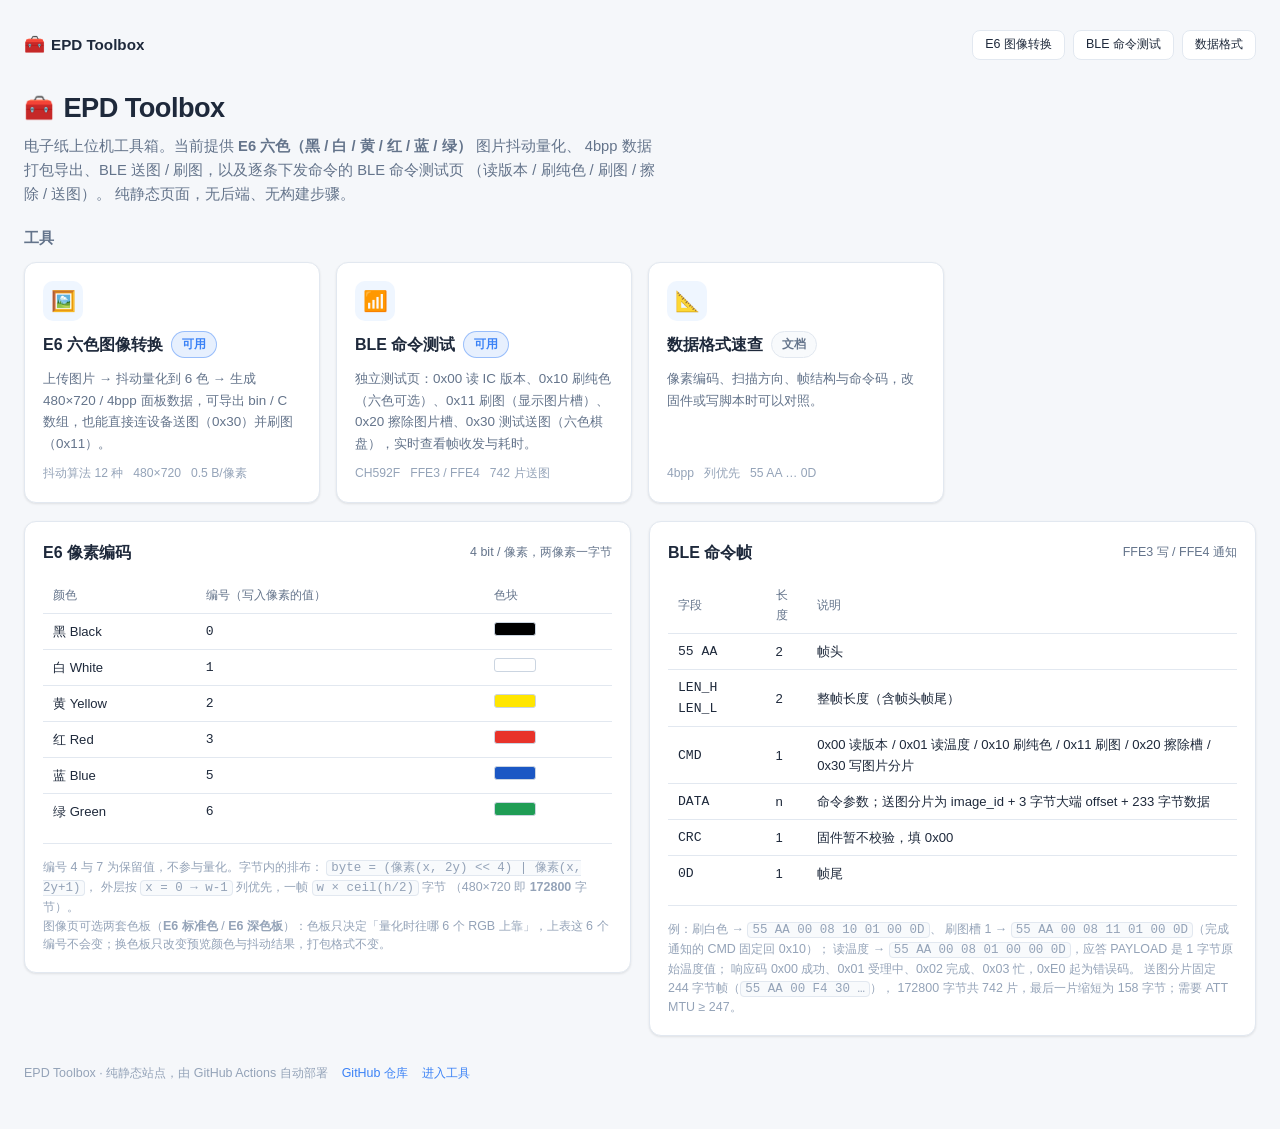
==== commit 8c28517b: "docs: 补充两套六色色板的选择与行为说明 - README 图像页功能首条写明两套色板的 hex、按选中色板量化、设备 id 不变 - index.html 像素编码说明补一句：色板只决定量化目标" ====
--- a/index.html
+++ b/index.html
@@ -7,6 +7,13 @@
 <meta name="description" content="E6 六色电子纸调试工具箱：图片抖动量化、4bpp 数据打包、BLE 设备控制。纯静态页面，可直接部署到 GitHub Pages。">
 <meta name="theme-color" content="#f5f7fa" media="(prefers-color-scheme: light)">
 <meta name="theme-color" content="#0b1220" media="(prefers-color-scheme: dark)">
+<link rel="manifest" href="manifest.webmanifest">
+<link rel="icon" type="image/png" sizes="192x192" href="assets/icons/icon-192.png">
+<link rel="apple-touch-icon" href="assets/icons/apple-touch-icon-180.png">
+<meta name="mobile-web-app-capable" content="yes">
+<meta name="apple-mobile-web-app-capable" content="yes">
+<meta name="apple-mobile-web-app-status-bar-style" content="default">
+<meta name="apple-mobile-web-app-title" content="EPD Toolbox">
 <link rel="stylesheet" href="assets/css/app.css">
 </head>
 <body>
@@ -23,6 +30,9 @@
       <a class="btn btn-sm" href="e6-image.html">E6 图像转换</a>
       <a class="btn btn-sm" href="ble-console.html">BLE 命令测试</a>
       <a class="btn btn-sm" href="#format">数据格式</a>
+      <!-- PWA：安装按钮与「版本更新后刷新缓存」按钮，默认隐藏，由 assets/js/pwa.js 控制 -->
+      <button class="btn btn-sm btn-install" id="pwaInstallBtn" type="button" hidden title="安装到桌面 / 主屏幕">＋ 安装</button>
+      <button class="btn btn-sm" id="btnRefreshCache" type="button" hidden title="清除离线缓存并加载最新版本">⟳ 刷新缓存</button>
     </div>
   </div>
 
@@ -86,6 +96,9 @@
         <code>byte = (像素(x, 2y) &lt;&lt; 4) | 像素(x, 2y+1)</code>，
         外层按 <code>x = 0 → w-1</code> 列优先，一帧 <code>w × ceil(h/2)</code> 字节
         （480×720 即 <b>172800</b> 字节）。
+        <br>
+        图像页可选两套色板（<b>E6 标准色</b> / <b>E6 深色板</b>）：色板只决定「量化时往哪 6 个
+        RGB 上靠」，上表这 6 个编号不会变；换色板只改变预览颜色与抖动结果，打包格式不变。
       </div>
     </section>
 
@@ -132,5 +145,6 @@
     onScroll();
   })();
 </script>
+<script src="assets/js/pwa.js"></script>
 </body>
 </html>
--- a/assets/css/app.css
+++ b/assets/css/app.css
@@ -224,6 +224,14 @@
 .btn-sm { padding: 4px 12px; font-size: .78rem; }
 .btn-block { width: 100%; }
 
+/* PWA：安装按钮用强调色描边；「版本更新后刷新缓存」按钮同样走强调色
+   [hidden] 必须加 !important：.btn 的 display:inline-flex 会压过浏览器默认的
+   [hidden]{display:none}，否则默认隐藏的按钮会一直显示出来 */
+[hidden] { display: none !important; }
+.btn-install { border-color: var(--accent); color: var(--accent); background: var(--accent-soft); }
+.btn-install:hover { background: var(--accent); border-color: var(--accent); color: #fff; }
+.btn.update-available { border-color: var(--accent); background: var(--accent-soft); color: var(--accent); font-weight: 600; }
+
 /* --------------------------------------------------------------------------
    卡片
    -------------------------------------------------------------------------- */
@@ -301,6 +309,20 @@
 /* 槽位下拉：选项只有「槽 0~10」，按内容给窄宽度，不要被 form-group 拉满 */
 select.slot-select { width: 104px; }
 
+/* 色板预览：当前色板的 6 个目标色 + hex，跟着色板下拉切换 */
+.palette-preview { display: flex; flex-wrap: wrap; gap: 8px; margin-top: 8px; }
+.palette-chip {
+  display: flex;
+  flex-direction: column;
+  align-items: center;
+  gap: 3px;
+  font-size: .66rem;
+  line-height: 1.2;
+  color: var(--text-light);
+  font-family: "Cascadia Mono", "JetBrains Mono", Consolas, monospace;
+}
+.palette-chip i { display: block; width: 44px; height: 22px; border-radius: 5px; border: 1px solid var(--border-strong); }
+
 /* 分段选择器 */
 .segmented { display: inline-flex; border: 1.5px solid var(--border); border-radius: 8px; overflow: hidden; }
 .segmented button {
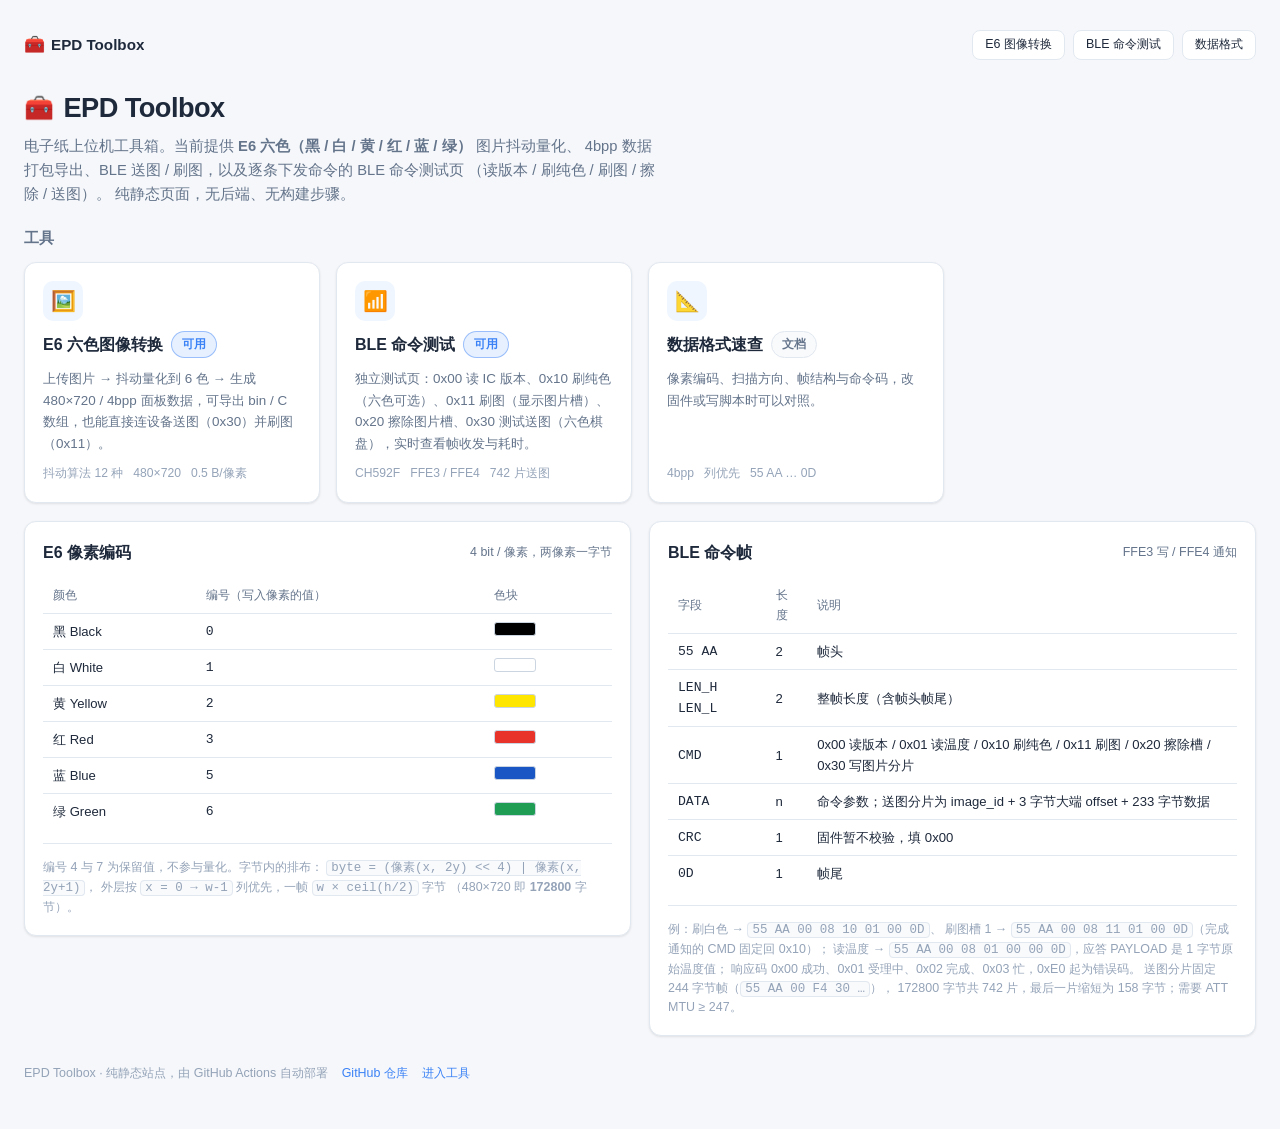
==== commit 3d56e925: "revert(docs): 同步回退色板相关说明与 PWA 测试断言 - README：图像页功能改回「固定 E6 六色色板」；PWA 排查说明里的症状示例   改成通用的「控件没渲染出来」，不再提色" ====
--- a/index.html
+++ b/index.html
@@ -96,9 +96,7 @@
         <code>byte = (像素(x, 2y) &lt;&lt; 4) | 像素(x, 2y+1)</code>，
         外层按 <code>x = 0 → w-1</code> 列优先，一帧 <code>w × ceil(h/2)</code> 字节
         （480×720 即 <b>172800</b> 字节）。
-        <br>
-        图像页可选两套色板（<b>E6 标准色</b> / <b>E6 深色板</b>）：色板只决定「量化时往哪 6 个
-        RGB 上靠」，上表这 6 个编号不会变；换色板只改变预览颜色与抖动结果，打包格式不变。
+
       </div>
     </section>
 
